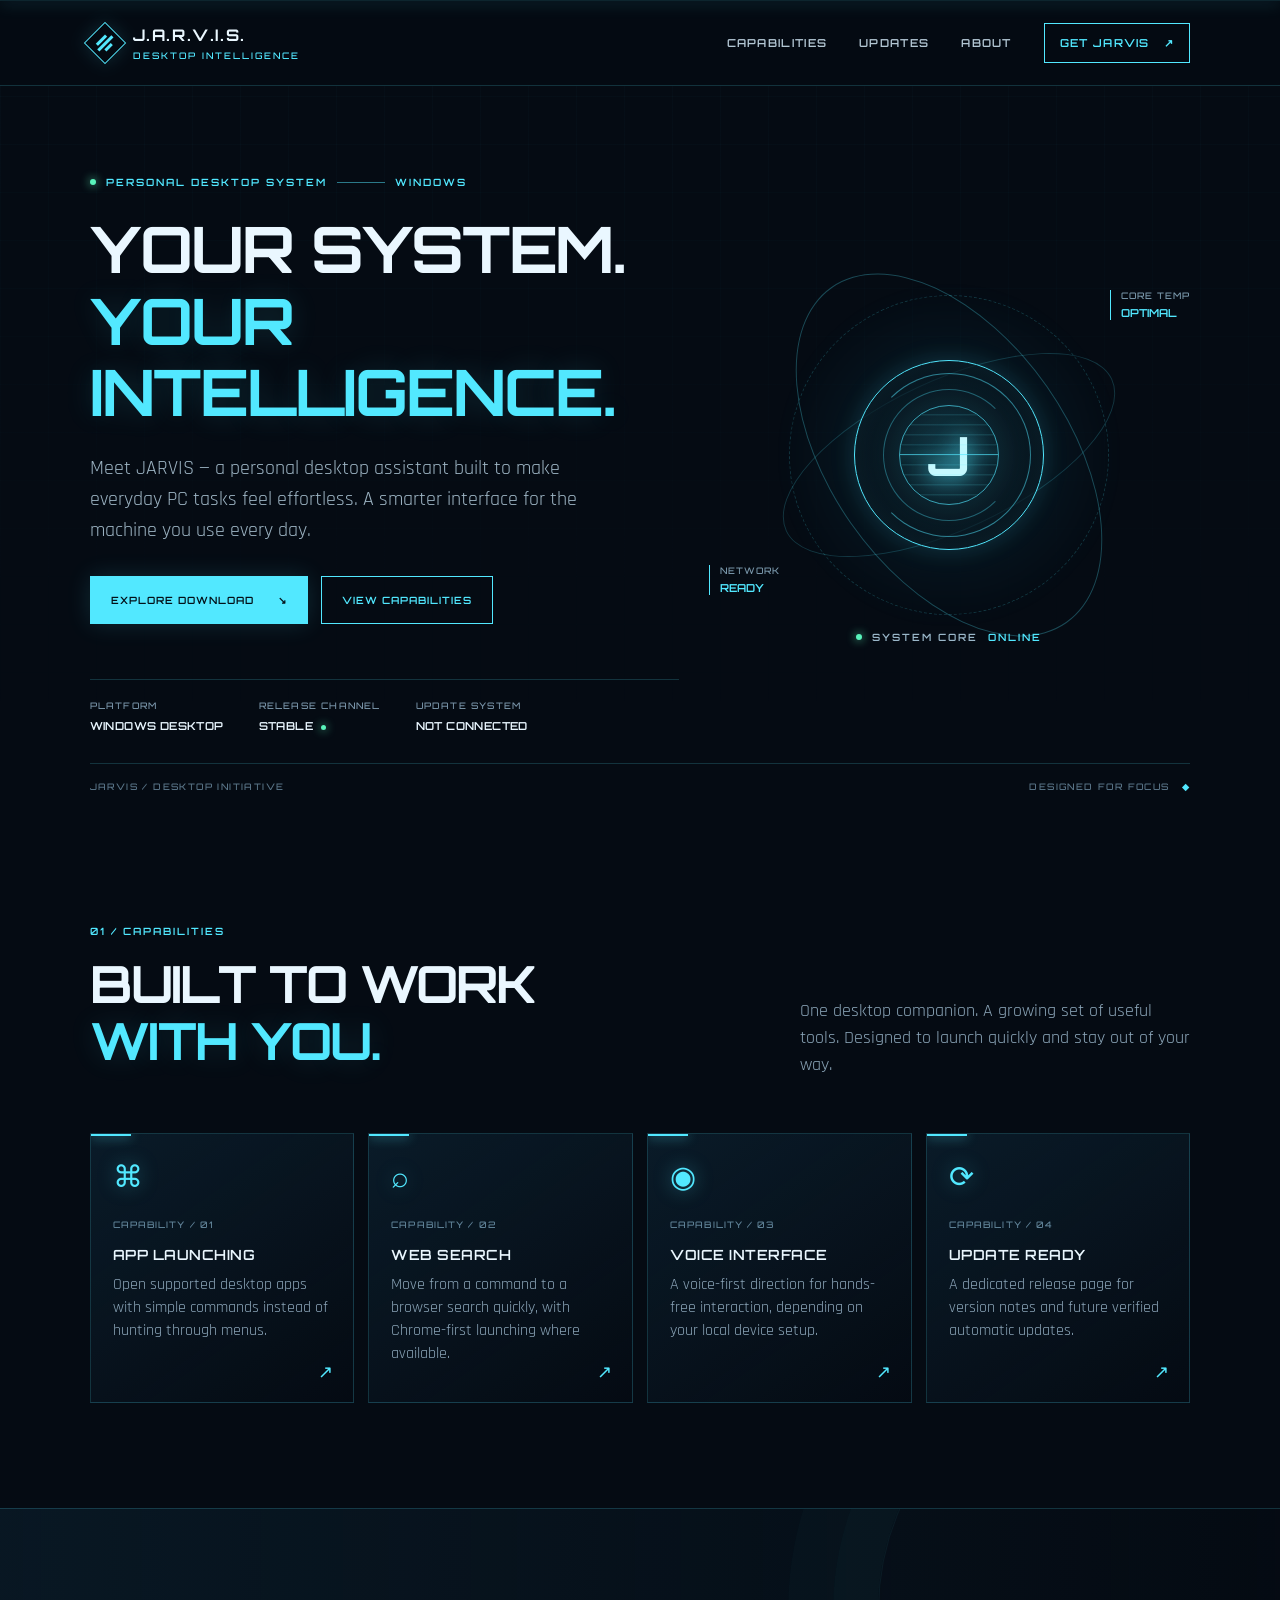
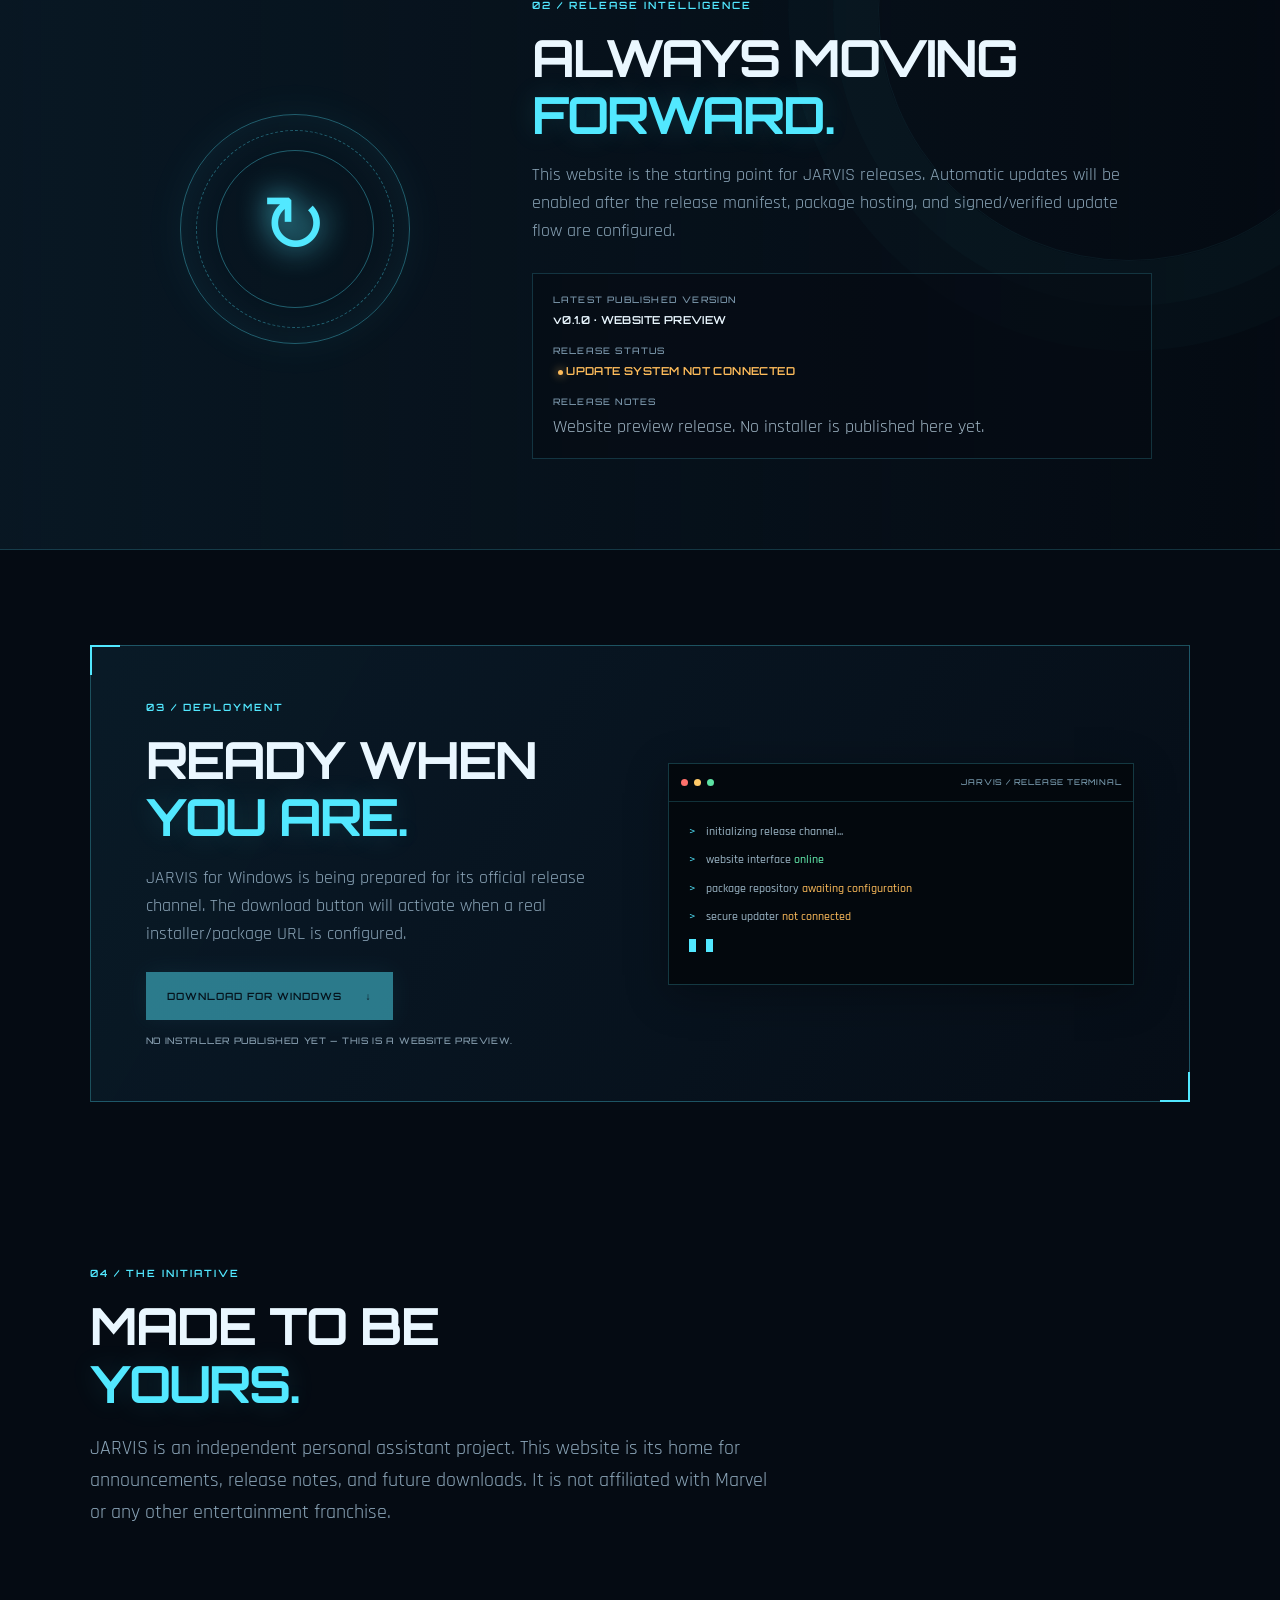
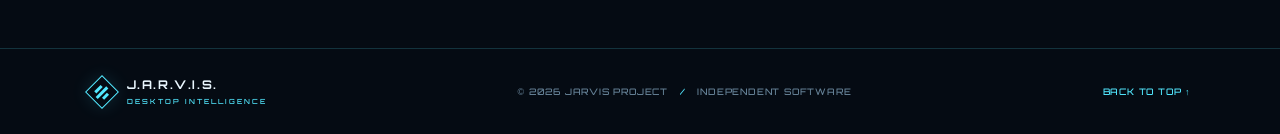
==== index.html @ 6281c48f "Add files via upload" ====
<!doctype html>
<html lang="en">
<head>
  <meta charset="utf-8">
  <meta name="viewport" content="width=device-width, initial-scale=1">
  <meta name="theme-color" content="#050b13">
  <meta name="description" content="JARVIS Desktop — a personal Windows assistant. Explore features, releases, and updates.">
  <title>JARVIS // Desktop Intelligence</title>
  <link rel="stylesheet" href="style.css">
</head>
<body>
  <div class="scanline" aria-hidden="true"></div>
  <header class="topbar">
    <a class="brand" href="#home" aria-label="JARVIS home">
      <span class="brand-mark"><span></span><span></span><span></span></span>
      <span>J.A.R.V.I.S.<small>DESKTOP INTELLIGENCE</small></span>
    </a>
    <button class="menu-toggle" id="menuToggle" aria-label="Toggle navigation" aria-expanded="false">☰</button>
    <nav id="nav">
      <a href="#features">CAPABILITIES</a>
      <a href="#updates">UPDATES</a>
      <a href="#about">ABOUT</a>
      <a class="nav-cta" href="#download">GET JARVIS <span>↗</span></a>
    </nav>
  </header>

  <main id="home">
    <section class="hero">
      <div class="hero-copy">
        <div class="eyebrow"><span class="live-dot"></span> PERSONAL DESKTOP SYSTEM <span class="eyebrow-line"></span> WINDOWS</div>
        <h1>YOUR SYSTEM.<br><span>YOUR INTELLIGENCE.</span></h1>
        <p class="hero-text">Meet JARVIS — a personal desktop assistant built to make everyday PC tasks feel effortless. A smarter interface for the machine you use every day.</p>
        <div class="hero-actions">
          <a class="button primary" href="#download">EXPLORE DOWNLOAD <span>↘</span></a>
          <a class="button ghost" href="#features">VIEW CAPABILITIES</a>
        </div>
        <div class="hero-status">
          <div><span class="status-label">PLATFORM</span><strong>WINDOWS DESKTOP</strong></div>
          <div><span class="status-label">RELEASE CHANNEL</span><strong>STABLE <i class="tiny-dot"></i></strong></div>
          <div><span class="status-label">UPDATE SYSTEM</span><strong id="updateStatus">PREPARING</strong></div>
        </div>
      </div>
      <div class="core-wrap" aria-label="Decorative futuristic JARVIS core">
        <div class="orbit orbit-one"></div><div class="orbit orbit-two"></div><div class="orbit orbit-three"></div>
        <div class="core-grid"></div>
        <div class="core">
          <div class="core-inner"><div class="core-cross"></div><div class="core-label">J</div></div>
        </div>
        <div class="core-caption"><span class="live-dot"></span> SYSTEM CORE <span>ONLINE</span></div>
        <div class="readout readout-a"><small>CORE TEMP</small><b>OPTIMAL</b></div>
        <div class="readout readout-b"><small>NETWORK</small><b>READY</b></div>
      </div>
      <div class="hero-bottom-line"><span>JARVIS / DESKTOP INITIATIVE</span><span>DESIGNED FOR FOCUS <b>◆</b></span></div>
    </section>

    <section class="section features-section" id="features">
      <div class="section-head">
        <div><div class="eyebrow">01 / CAPABILITIES</div><h2>BUILT TO WORK<br><span>WITH YOU.</span></h2></div>
        <p>One desktop companion. A growing set of useful tools. Designed to launch quickly and stay out of your way.</p>
      </div>
      <div class="feature-grid">
        <article class="feature-card"><div class="feature-icon">⌘</div><div class="card-index">CAPABILITY / 01</div><h3>APP LAUNCHING</h3><p>Open supported desktop apps with simple commands instead of hunting through menus.</p><span class="card-arrow">↗</span></article>
        <article class="feature-card"><div class="feature-icon">⌕</div><div class="card-index">CAPABILITY / 02</div><h3>WEB SEARCH</h3><p>Move from a command to a browser search quickly, with Chrome-first launching where available.</p><span class="card-arrow">↗</span></article>
        <article class="feature-card"><div class="feature-icon">◉</div><div class="card-index">CAPABILITY / 03</div><h3>VOICE INTERFACE</h3><p>A voice-first direction for hands-free interaction, depending on your local device setup.</p><span class="card-arrow">↗</span></article>
        <article class="feature-card"><div class="feature-icon">⟳</div><div class="card-index">CAPABILITY / 04</div><h3>UPDATE READY</h3><p>A dedicated release page for version notes and future verified automatic updates.</p><span class="card-arrow">↗</span></article>
      </div>
    </section>

    <section class="update-section" id="updates">
      <div class="update-orb"><span>↻</span></div>
      <div class="update-copy">
        <div class="eyebrow">02 / RELEASE INTELLIGENCE</div>
        <h2>ALWAYS MOVING<br><span>FORWARD.</span></h2>
        <p>This website is the starting point for JARVIS releases. Automatic updates will be enabled after the release manifest, package hosting, and signed/verified update flow are configured.</p>
        <div class="release-panel">
          <div><span class="status-label">LATEST PUBLISHED VERSION</span><strong id="version">v0.1.0 · WEBSITE PREVIEW</strong></div>
          <div><span class="status-label">RELEASE STATUS</span><strong class="amber"><i class="tiny-dot"></i> UPDATE SYSTEM NOT CONNECTED</strong></div>
          <div><span class="status-label">RELEASE NOTES</span><p id="releaseNotes">Website preview release. No installer is published here yet.</p></div>
        </div>
      </div>
    </section>

    <section class="download-section section" id="download">
      <div class="download-panel">
        <div class="download-copy">
          <div class="eyebrow">03 / DEPLOYMENT</div>
          <h2>READY WHEN<br><span>YOU ARE.</span></h2>
          <p>JARVIS for Windows is being prepared for its official release channel. The download button will activate when a real installer/package URL is configured.</p>
          <button class="button primary disabled-button" disabled title="No release package has been published yet">DOWNLOAD FOR WINDOWS <span>↓</span></button>
          <small class="download-note">NO INSTALLER PUBLISHED YET — THIS IS A WEBSITE PREVIEW.</small>
        </div>
        <div class="terminal">
          <div class="terminal-bar"><span></span><span></span><span></span><b>JARVIS / RELEASE TERMINAL</b></div>
          <div class="terminal-body">
            <p><span class="terminal-prompt">></span> initializing release channel...</p>
            <p><span class="terminal-prompt">></span> website interface <em>online</em></p>
            <p><span class="terminal-prompt">></span> package repository <em class="warning">awaiting configuration</em></p>
            <p><span class="terminal-prompt">></span> secure updater <em class="warning">not connected</em></p>
            <p class="terminal-cursor"><span class="terminal-prompt">></span> <span></span></p>
          </div>
        </div>
      </div>
    </section>

    <section class="about-section section" id="about">
      <div class="eyebrow">04 / THE INITIATIVE</div>
      <h2>MADE TO BE<br><span>YOURS.</span></h2>
      <p class="about-text">JARVIS is an independent personal assistant project. This website is its home for announcements, release notes, and future downloads. It is not affiliated with Marvel or any other entertainment franchise.</p>
    </section>
  </main>

  <footer>
    <a class="brand footer-brand" href="#home"><span class="brand-mark"><span></span><span></span><span></span></span><span>J.A.R.V.I.S.<small>DESKTOP INTELLIGENCE</small></span></a>
    <div>© <span id="year"></span> JARVIS PROJECT <span class="footer-sep">/</span> INDEPENDENT SOFTWARE</div>
    <a href="#home" class="back-top">BACK TO TOP ↑</a>
  </footer>
  <script src="script.js"></script>
</body>
</html>
---- style.css ----
@import url('https://fonts.googleapis.com/css2?family=Orbitron:wght@400;500;600;700;800&family=Rajdhani:wght@400;500;600;700&display=swap');
:root{--bg:#050b13;--panel:#091521;--panel2:#0b1d2b;--cyan:#52e8ff;--cyan2:#19bfe2;--white:#eaf7ff;--muted:#8ba5b8;--line:rgba(82,232,255,.18);--amber:#ffbd5b}
*{box-sizing:border-box}html{scroll-behavior:smooth;scroll-padding-top:90px}body{margin:0;background:var(--bg);color:var(--white);font-family:'Rajdhani',Arial,sans-serif;font-size:18px;overflow-x:hidden}body:before{content:"";position:fixed;inset:0;pointer-events:none;background:linear-gradient(rgba(82,232,255,.025) 1px,transparent 1px),linear-gradient(90deg,rgba(82,232,255,.025) 1px,transparent 1px);background-size:48px 48px;mask-image:linear-gradient(to bottom,black,transparent 85%);z-index:-1}.scanline{position:fixed;top:0;left:0;right:0;height:1px;background:rgba(82,232,255,.12);box-shadow:0 0 16px #52e8ff;z-index:20;pointer-events:none;animation:scan 8s linear infinite}@keyframes scan{0%{top:0}100%{top:100vh}}a{color:inherit;text-decoration:none}.topbar{height:86px;display:flex;align-items:center;justify-content:space-between;padding:0 7%;border-bottom:1px solid var(--line);background:rgba(5,11,19,.88);backdrop-filter:blur(16px);position:sticky;top:0;z-index:10}.brand{display:flex;align-items:center;gap:13px;font:700 16px 'Orbitron',sans-serif;letter-spacing:1.6px}.brand small{display:block;font:500 9px 'Orbitron',sans-serif;color:var(--cyan);letter-spacing:2px;margin-top:5px}.brand-mark{width:30px;height:30px;border:1px solid var(--cyan);transform:rotate(45deg);display:flex;align-items:center;justify-content:center;gap:2px;box-shadow:0 0 18px rgba(82,232,255,.14)}.brand-mark span{display:block;width:3px;background:var(--cyan);height:13px}.brand-mark span:nth-child(2){height:20px}.brand-mark span:nth-child(3){height:9px}nav{display:flex;align-items:center;gap:32px;font:600 11px 'Orbitron',sans-serif;letter-spacing:1.3px;color:#b3c7d4}nav a{transition:.2s}nav a:hover{color:var(--cyan)}.nav-cta{border:1px solid var(--cyan);padding:12px 15px;color:var(--cyan)}.nav-cta span{padding-left:10px}.menu-toggle{display:none;background:none;border:1px solid var(--line);color:var(--cyan);font-size:22px;padding:5px 10px}.hero{min-height:690px;padding:90px 7% 28px;position:relative;display:grid;grid-template-columns:1.1fr .9fr;align-items:center;gap:30px;max-width:1600px;margin:auto}.hero-copy{position:relative;z-index:2}.eyebrow{font:600 10px 'Orbitron',sans-serif;letter-spacing:2px;color:var(--cyan);display:flex;align-items:center;gap:10px}.live-dot,.tiny-dot{width:6px;height:6px;border-radius:50%;background:#59f4bb;box-shadow:0 0 10px #59f4bb;display:inline-block}.eyebrow-line{width:48px;height:1px;background:var(--cyan);opacity:.5}.hero h1,.section h2,.update-copy h2,.about-section h2{font:700 clamp(38px,5vw,68px)/1.12 'Orbitron',sans-serif;letter-spacing:-2px;margin:25px 0}.hero h1 span,.section h2 span,.update-copy h2 span,.about-section h2 span{color:var(--cyan);text-shadow:0 0 28px rgba(82,232,255,.15)}.hero-text{max-width:520px;color:#9cb3c2;font-size:20px;line-height:1.55;margin-bottom:30px}.hero-actions{display:flex;gap:13px;flex-wrap:wrap}.button{min-height:48px;padding:0 20px;display:inline-flex;align-items:center;justify-content:center;gap:24px;font:600 10px 'Orbitron',sans-serif;letter-spacing:1px;cursor:pointer;border:1px solid var(--cyan);transition:.2s}.button.primary{background:var(--cyan);color:#031018;box-shadow:0 0 25px rgba(82,232,255,.14)}.button.primary:hover{background:#a1f4ff;box-shadow:0 0 32px rgba(82,232,255,.28)}.button.ghost{color:var(--cyan);background:transparent}.button.ghost:hover{background:rgba(82,232,255,.08)}.disabled-button{opacity:.48;cursor:not-allowed}.hero-status{display:flex;gap:35px;margin-top:55px;padding-top:20px;border-top:1px solid var(--line);max-width:590px}.hero-status>div{display:flex;flex-direction:column;gap:8px}.status-label{font:500 9px 'Orbitron',sans-serif;color:#7792a6;letter-spacing:1.2px}.hero-status strong,.release-panel strong{font:600 11px 'Orbitron',sans-serif;letter-spacing:.4px}.tiny-dot{width:5px;height:5px;margin-left:5px}.core-wrap{height:470px;position:relative;display:flex;align-items:center;justify-content:center;isolation:isolate}.core-grid{position:absolute;width:360px;height:360px;border-radius:50%;background:radial-gradient(circle,rgba(27,166,205,.13),transparent 68%);filter:blur(4px)}.core{width:190px;height:190px;border:1px solid var(--cyan);border-radius:50%;display:grid;place-items:center;box-shadow:0 0 25px rgba(82,232,255,.17),inset 0 0 32px rgba(82,232,255,.12);background:radial-gradient(circle,rgba(82,232,255,.16),rgba(5,11,19,.7) 70%);position:relative}.core:before,.core:after{content:"";position:absolute;inset:12px;border:1px solid rgba(82,232,255,.5);border-radius:50%;border-left-color:transparent;animation:spin 9s linear infinite}.core:after{inset:28px;border-color:rgba(82,232,255,.35);border-right-color:transparent;animation-direction:reverse;animation-duration:6s}@keyframes spin{to{transform:rotate(360deg)}}.core-inner{width:100px;height:100px;border:1px solid rgba(82,232,255,.65);border-radius:50%;display:grid;place-items:center;position:relative;overflow:hidden}.core-inner:before{content:"";position:absolute;inset:0;background:repeating-linear-gradient(0deg,transparent 0 8px,rgba(82,232,255,.12) 9px 10px)}.core-label{font:700 54px 'Orbitron',sans-serif;color:#c5f9ff;text-shadow:0 0 22px var(--cyan)}.core-cross{position:absolute;width:150%;height:1px;background:var(--cyan);box-shadow:0 0 10px var(--cyan);opacity:.6}.orbit{position:absolute;border:1px solid rgba(82,232,255,.19);border-radius:50%;transform:rotate(-25deg)}.orbit-one{width:360px;height:150px}.orbit-two{width:410px;height:240px;transform:rotate(55deg);border-color:rgba(82,232,255,.28)}.orbit-three{width:320px;height:320px;border-style:dashed;animation:spin 40s linear infinite}.core-caption{position:absolute;bottom:47px;font:600 10px 'Orbitron',sans-serif;letter-spacing:2px;color:#9ab7c9;display:flex;align-items:center;gap:10px}.core-caption span:last-child{color:var(--cyan)}.readout{position:absolute;border-left:1px solid var(--cyan);padding-left:10px;display:flex;flex-direction:column;gap:5px}.readout small{font:500 9px 'Orbitron',sans-serif;color:#7997aa;letter-spacing:1px}.readout b{font:600 11px 'Orbitron',sans-serif;color:var(--cyan)}.readout-a{top:70px;right:0}.readout-b{bottom:95px;left:0}.hero-bottom-line{grid-column:1/-1;border-top:1px solid var(--line);padding-top:17px;display:flex;justify-content:space-between;font:500 9px 'Orbitron',sans-serif;letter-spacing:1.4px;color:#597487}.hero-bottom-line b{color:var(--cyan);margin-left:8px}.section{padding:105px 7%;max-width:1600px;margin:auto}.section-head{display:flex;align-items:flex-end;justify-content:space-between;gap:40px;margin-bottom:45px}.section h2,.update-copy h2,.about-section h2{font-size:clamp(34px,4vw,52px);margin:18px 0}.section-head>p{max-width:390px;color:var(--muted);line-height:1.5;margin-bottom:10px}.feature-grid{display:grid;grid-template-columns:repeat(4,1fr);gap:14px}.feature-card{min-height:270px;border:1px solid var(--line);background:linear-gradient(145deg,rgba(11,29,43,.9),rgba(5,11,19,.65));padding:25px 22px;position:relative;transition:.25s;overflow:hidden}.feature-card:before{content:"";position:absolute;top:0;left:0;width:40px;height:2px;background:var(--cyan);box-shadow:0 0 12px var(--cyan)}.feature-card:hover{transform:translateY(-5px);border-color:rgba(82,232,255,.55);background:linear-gradient(145deg,rgba(11,35,49,.95),rgba(5,11,19,.8))}.feature-icon{font-size:30px;color:var(--cyan);height:60px;text-shadow:0 0 20px rgba(82,232,255,.35)}.card-index{font:500 9px 'Orbitron',sans-serif;letter-spacing:1.1px;color:#5f8297}.feature-card h3{font:600 14px 'Orbitron',sans-serif;letter-spacing:.5px;margin:16px 0 10px}.feature-card p{font-size:16px;line-height:1.45;color:var(--muted);margin:0;max-width:240px}.card-arrow{position:absolute;right:20px;bottom:18px;color:var(--cyan)}.update-section{padding:90px 10%;display:grid;grid-template-columns:.7fr 1.3fr;gap:70px;align-items:center;background:linear-gradient(90deg,rgba(10,28,41,.75),rgba(5,11,19,.2));border-top:1px solid var(--line);border-bottom:1px solid var(--line);position:relative;overflow:hidden}.update-section:after{content:"";position:absolute;right:-100px;top:-150px;width:500px;height:500px;border:1px solid rgba(82,232,255,.06);border-radius:50%;box-shadow:0 0 0 45px rgba(82,232,255,.015),0 0 0 90px rgba(82,232,255,.015);pointer-events:none}.update-orb{width:230px;height:230px;border:1px solid rgba(82,232,255,.35);border-radius:50%;display:grid;place-items:center;margin:auto;position:relative;box-shadow:inset 0 0 50px rgba(82,232,255,.07),0 0 45px rgba(82,232,255,.05)}.update-orb:before,.update-orb:after{content:"";position:absolute;border:1px dashed rgba(82,232,255,.35);border-radius:50%;inset:15px;animation:spin 25s linear infinite}.update-orb:after{inset:35px;border-style:solid;animation-direction:reverse;animation-duration:18s}.update-orb span{font-size:80px;color:var(--cyan);text-shadow:0 0 30px var(--cyan)}.update-copy{position:relative;z-index:1}.update-copy>p{max-width:650px;color:var(--muted);line-height:1.55}.release-panel{border:1px solid var(--line);background:rgba(5,11,19,.6);padding:20px;margin-top:28px;display:grid;gap:18px}.release-panel>div{display:flex;flex-direction:column;gap:8px}.release-panel p{margin:0;color:#9db2c1}.amber{color:var(--amber)!important}.amber .tiny-dot{background:var(--amber);box-shadow:0 0 10px var(--amber)}.download-section{padding-top:95px;padding-bottom:95px}.download-panel{border:1px solid rgba(82,232,255,.3);background:linear-gradient(120deg,rgba(10,28,42,.9),rgba(6,14,23,.95));padding:55px;display:grid;grid-template-columns:1fr 1fr;gap:55px;align-items:center;position:relative}.download-panel:before,.download-panel:after{content:"";position:absolute;width:28px;height:28px;border-color:var(--cyan);border-style:solid}.download-panel:before{top:-1px;left:-1px;border-width:2px 0 0 2px}.download-panel:after{bottom:-1px;right:-1px;border-width:0 2px 2px 0}.download-copy p{max-width:470px;color:var(--muted);line-height:1.55;margin-bottom:25px}.download-note{display:block;color:#7f96a7;font:500 9px 'Orbitron',sans-serif;letter-spacing:.7px;margin-top:15px}.terminal{border:1px solid rgba(82,232,255,.22);background:#03080d;box-shadow:0 10px 40px rgba(0,0,0,.3);min-width:0}.terminal-bar{height:38px;border-bottom:1px solid var(--line);display:flex;align-items:center;gap:6px;padding:0 12px}.terminal-bar>span{width:7px;height:7px;border-radius:50%;background:#315064}.terminal-bar>span:first-child{background:#ff716c}.terminal-bar>span:nth-child(2){background:#ffca68}.terminal-bar>span:nth-child(3){background:#5de3a4}.terminal-bar b{margin-left:auto;font:500 8px 'Orbitron',sans-serif;letter-spacing:.8px;color:#7394a7}.terminal-body{padding:20px;font:500 12px 'Rajdhani',monospace;color:#9cb6c6;line-height:1.7;overflow-wrap:anywhere}.terminal-body p{margin:0 0 8px}.terminal-prompt{color:var(--cyan);margin-right:7px}.terminal em{font-style:normal;color:#65f0b0}.terminal em.warning{color:var(--amber)}.terminal-cursor span{display:inline-block;width:7px;height:13px;background:var(--cyan);vertical-align:middle;animation:blink 1s steps(2) infinite}@keyframes blink{50%{opacity:0}}.about-section{padding-top:70px;padding-bottom:100px}.about-text{max-width:680px;color:var(--muted);font-size:20px;line-height:1.6}footer{border-top:1px solid var(--line);padding:28px 7%;display:flex;align-items:center;justify-content:space-between;gap:20px;color:#658196;font:500 9px 'Orbitron',sans-serif;letter-spacing:.8px}.footer-brand{color:var(--white);font-size:12px}.footer-brand .brand-mark{width:24px;height:24px}.footer-brand .brand-mark span{height:9px}.footer-brand .brand-mark span:nth-child(2){height:15px}.footer-brand .brand-mark span:nth-child(3){height:7px}.footer-brand small{font-size:7px}.footer-sep{color:var(--cyan);padding:0 8px}.back-top{color:var(--cyan)}
@media(max-width:1000px){.topbar{padding:0 5%}.hero,.section{padding-left:5%;padding-right:5%}.hero{grid-template-columns:1fr .8fr}.hero-status{gap:18px}.feature-grid{grid-template-columns:repeat(2,1fr)}.update-section{padding:75px 6%;gap:35px}.download-panel{padding:35px;gap:30px}.core-wrap{transform:scale(.85)}}@media(max-width:720px){.topbar{height:72px}.menu-toggle{display:block}nav{display:none;position:absolute;top:71px;left:0;right:0;background:#07111c;padding:20px 6%;border-bottom:1px solid var(--line);flex-direction:column;align-items:stretch;gap:20px}nav.open{display:flex}.nav-cta{text-align:center}.hero{display:flex;flex-direction:column;align-items:stretch;padding-top:65px;gap:5px}.hero h1{font-size:clamp(34px,9vw,52px)}.hero-text{font-size:18px}.hero-status{gap:15px;justify-content:space-between;flex-wrap:wrap;margin-top:35px}.hero-status strong{font-size:9px}.core-wrap{height:380px;transform:scale(.85);margin:-5px 0}.hero-bottom-line{width:100%;font-size:8px}.section{padding-top:70px;padding-bottom:70px}.section-head{display:block}.section-head>p{margin-top:25px}.feature-grid{grid-template-columns:1fr}.feature-card{min-height:220px}.update-section{grid-template-columns:1fr;padding:65px 6%;gap:40px}.update-orb{width:170px;height:170px}.update-orb span{font-size:60px}.download-panel{grid-template-columns:1fr;padding:28px 22px;gap:40px}.terminal-body{padding:15px}.about-section{padding-top:55px;padding-bottom:65px}footer{padding:25px 6%;flex-wrap:wrap;justify-content:space-between}footer>div{order:3;width:100%;line-height:1.8}.footer-brand{font-size:11px}}@media(prefers-reduced-motion:reduce){*,*:before,*:after{scroll-behavior:auto!important;animation:none!important;transition:none!important}}
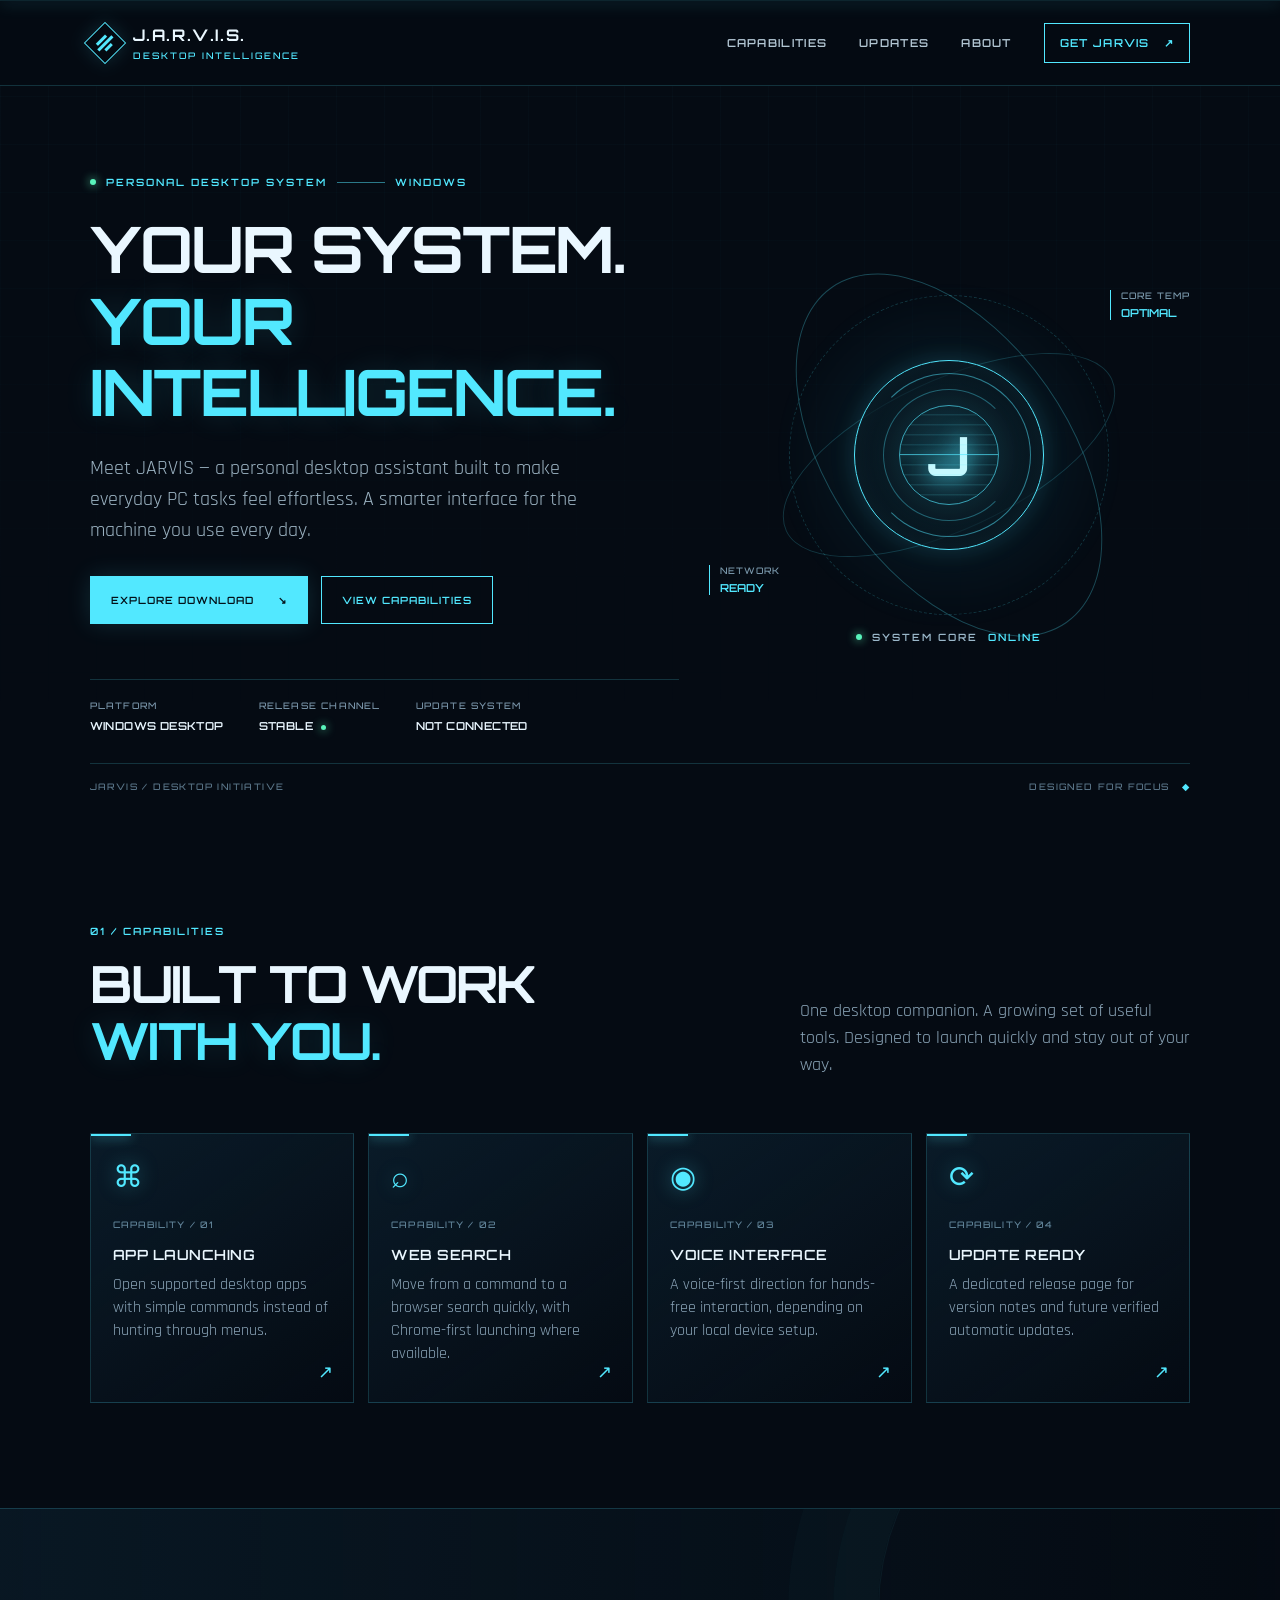
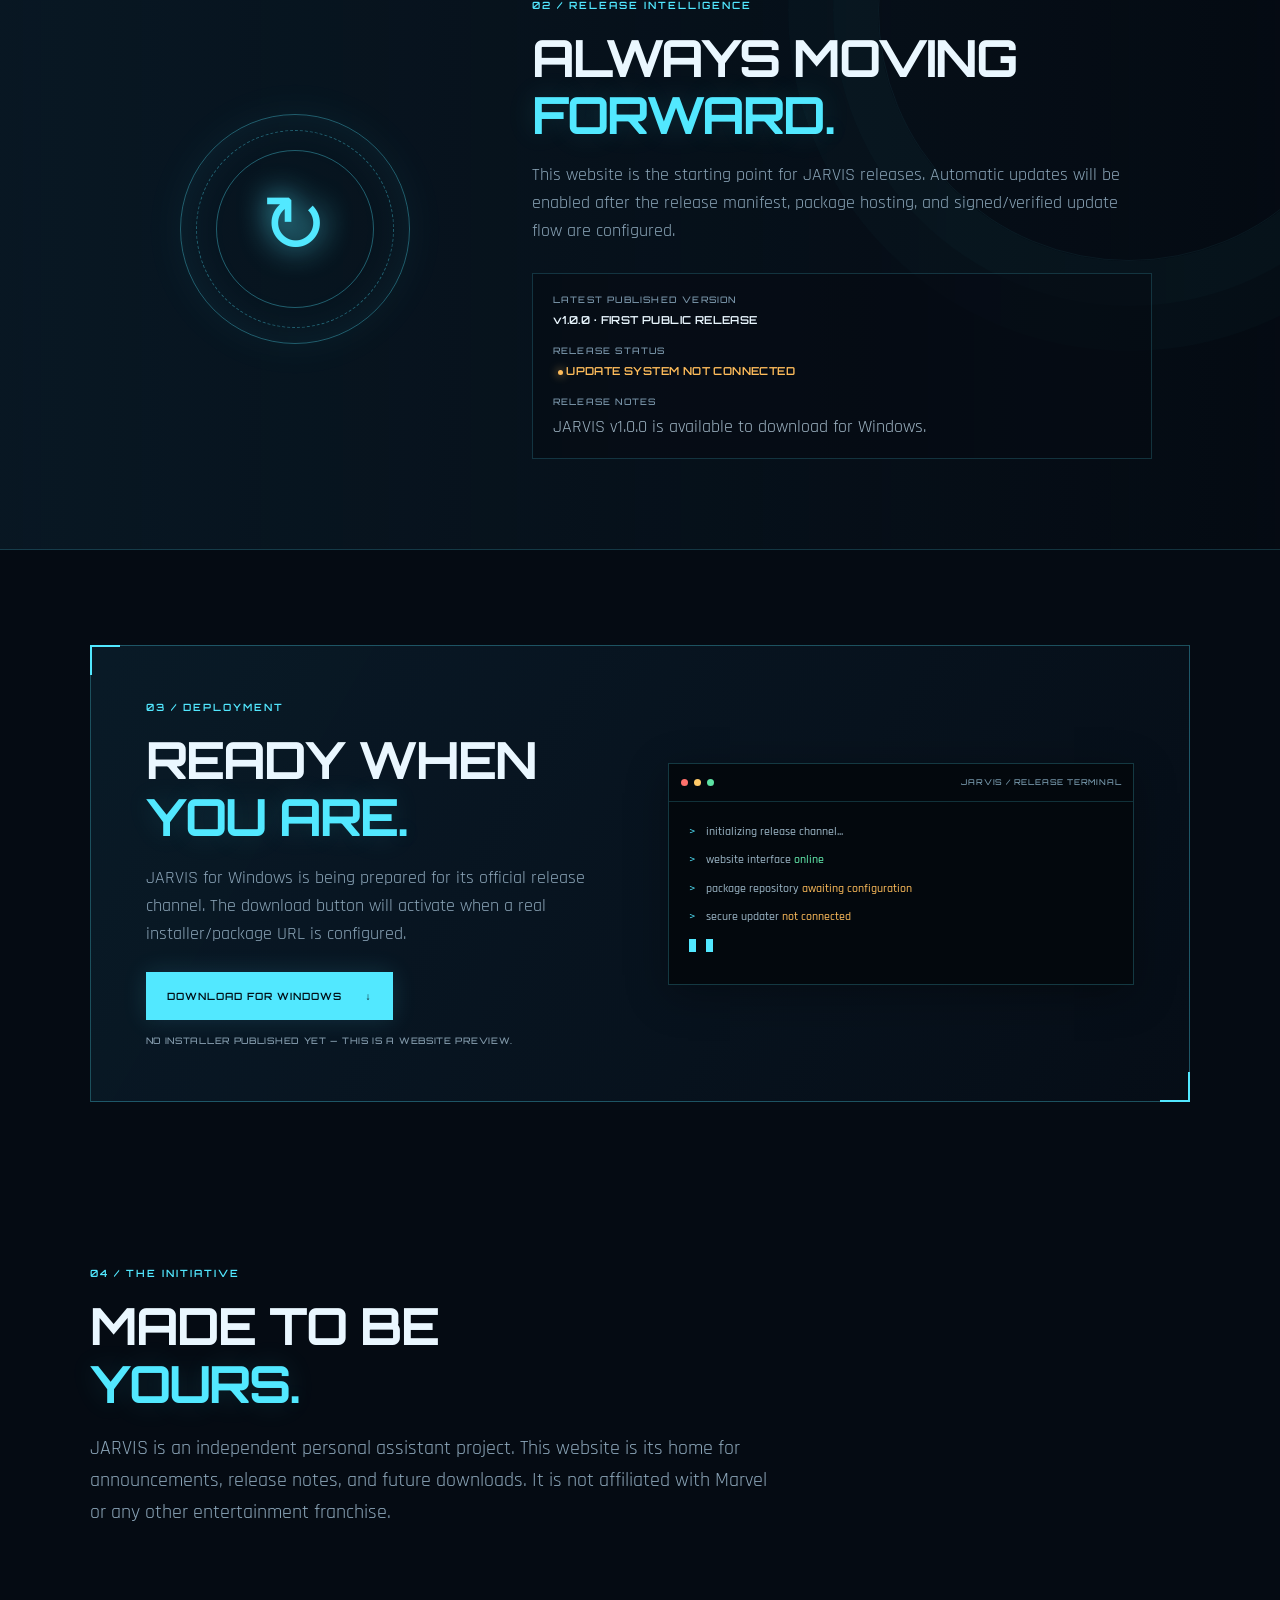
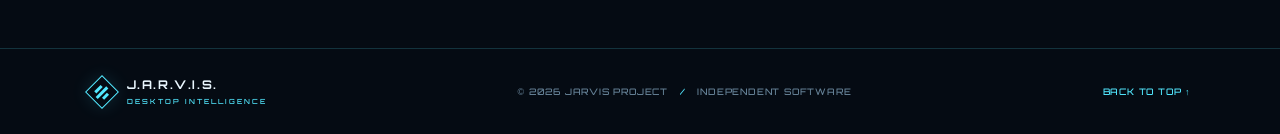
==== commit 048e7b3a: "Update JARVIS version to v1.0.0 and release details Updated the latest published version and release" ====
--- a/index.html
+++ b/index.html
@@ -73,9 +73,9 @@
         <h2>ALWAYS MOVING<br><span>FORWARD.</span></h2>
         <p>This website is the starting point for JARVIS releases. Automatic updates will be enabled after the release manifest, package hosting, and signed/verified update flow are configured.</p>
         <div class="release-panel">
-          <div><span class="status-label">LATEST PUBLISHED VERSION</span><strong id="version">v0.1.0 · WEBSITE PREVIEW</strong></div>
+          <div><span class="status-label">LATEST PUBLISHED VERSION</span><strong id="version">v1.0.0 · FIRST PUBLIC RELEASE</strong></div>
           <div><span class="status-label">RELEASE STATUS</span><strong class="amber"><i class="tiny-dot"></i> UPDATE SYSTEM NOT CONNECTED</strong></div>
-          <div><span class="status-label">RELEASE NOTES</span><p id="releaseNotes">Website preview release. No installer is published here yet.</p></div>
+          <div><span class="status-label">RELEASE NOTES</span><p id="releaseNotes">JARVIS v1.0.0 is available to download for Windows.</p></div>
         </div>
       </div>
     </section>
@@ -86,7 +86,8 @@
           <div class="eyebrow">03 / DEPLOYMENT</div>
           <h2>READY WHEN<br><span>YOU ARE.</span></h2>
           <p>JARVIS for Windows is being prepared for its official release channel. The download button will activate when a real installer/package URL is configured.</p>
-          <button class="button primary disabled-button" disabled title="No release package has been published yet">DOWNLOAD FOR WINDOWS <span>↓</span></button>
+         
+<a class="button primary" href="https://github.com/Rohitxsaiyaan/jarvis-website/releases/download/v1.0.0/JARVIS-v1.0.0.zip.zip" download>DOWNLOAD FOR WINDOWS <span>↓</span></a>
           <small class="download-note">NO INSTALLER PUBLISHED YET — THIS IS A WEBSITE PREVIEW.</small>
         </div>
         <div class="terminal">
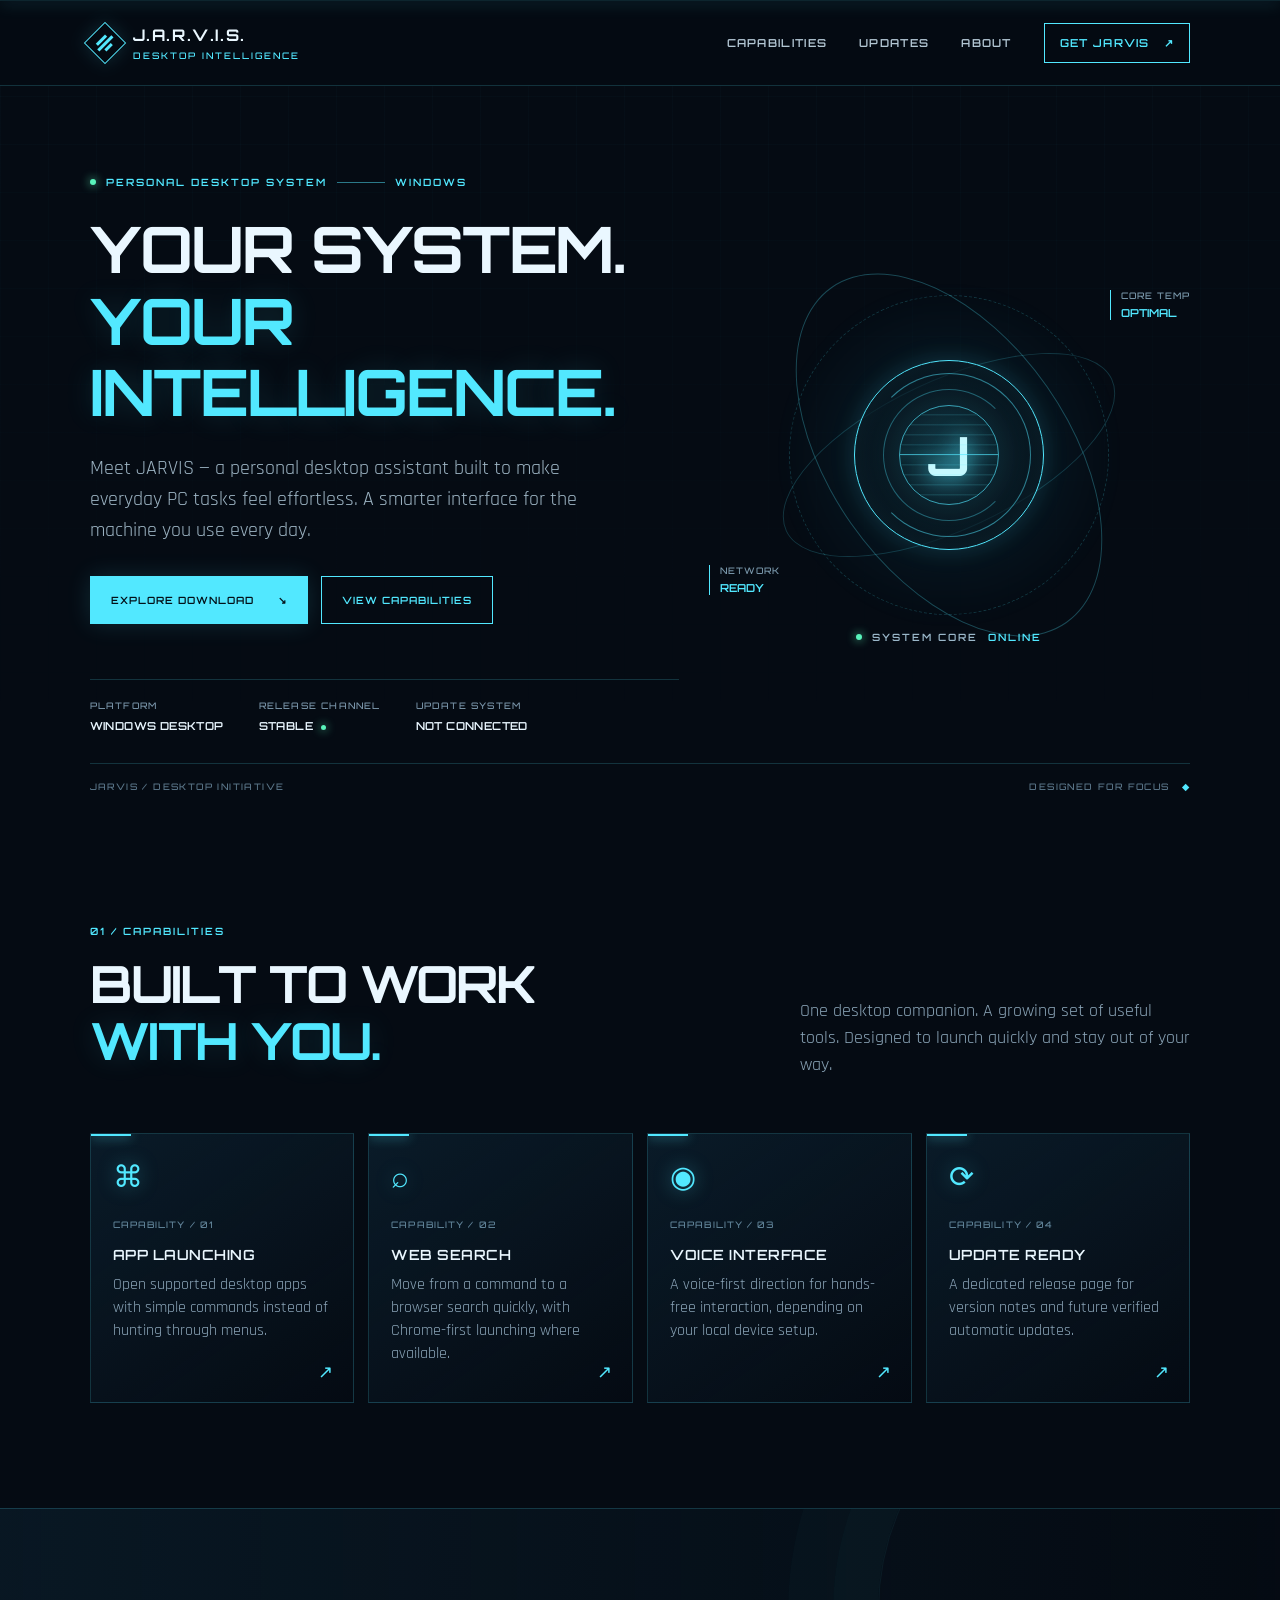
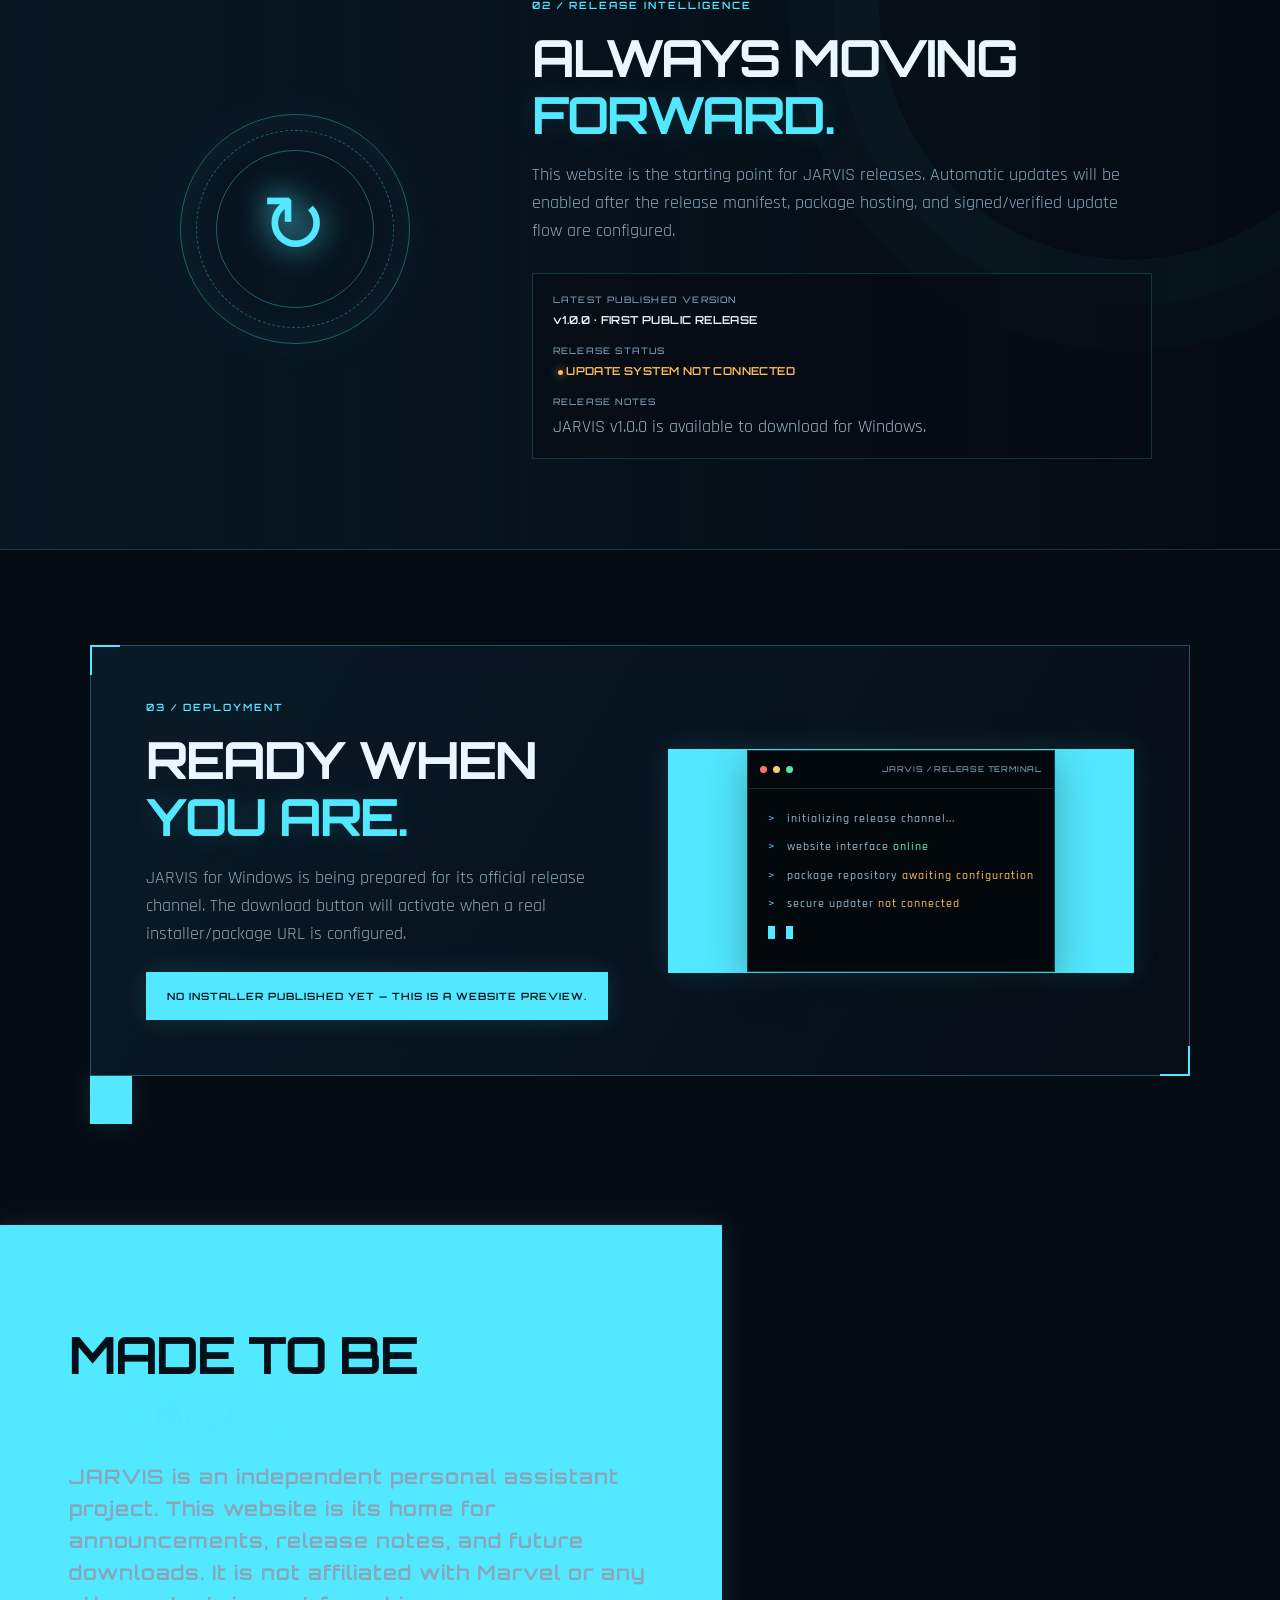
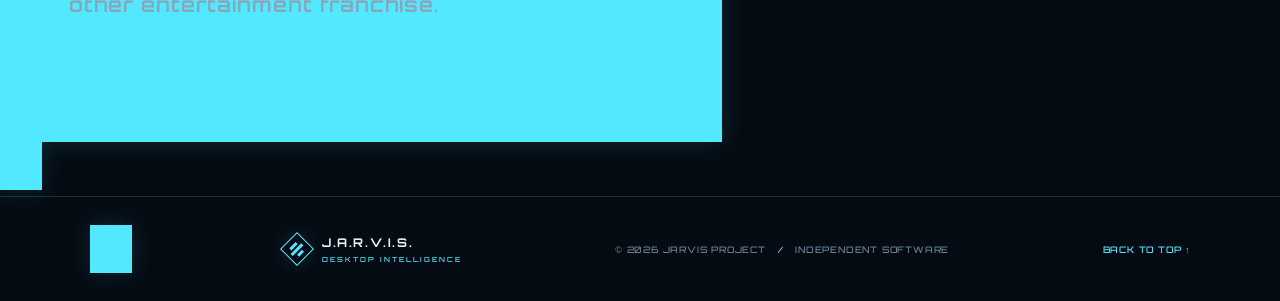
==== commit 2df0041d: "Update index.html" ====
--- a/index.html
+++ b/index.html
@@ -87,7 +87,7 @@
           <h2>READY WHEN<br><span>YOU ARE.</span></h2>
           <p>JARVIS for Windows is being prepared for its official release channel. The download button will activate when a real installer/package URL is configured.</p>
          
-<a class="button primary" href="https://github.com/Rohitxsaiyaan/jarvis-website/releases/download/v1.0.0/JARVIS-v1.0.0.zip.zip" download>DOWNLOAD FOR WINDOWS <span>↓</span></a>
+<a class="button primary"href="https://github.com/Rohitxsaiyaan/jarvis-website/releases/download/v1.0.0/JARVIS-v1.0.0.zip download>DOWNLOAD FOR WINDOWS <span>↓</span></a>
           <small class="download-note">NO INSTALLER PUBLISHED YET — THIS IS A WEBSITE PREVIEW.</small>
         </div>
         <div class="terminal">
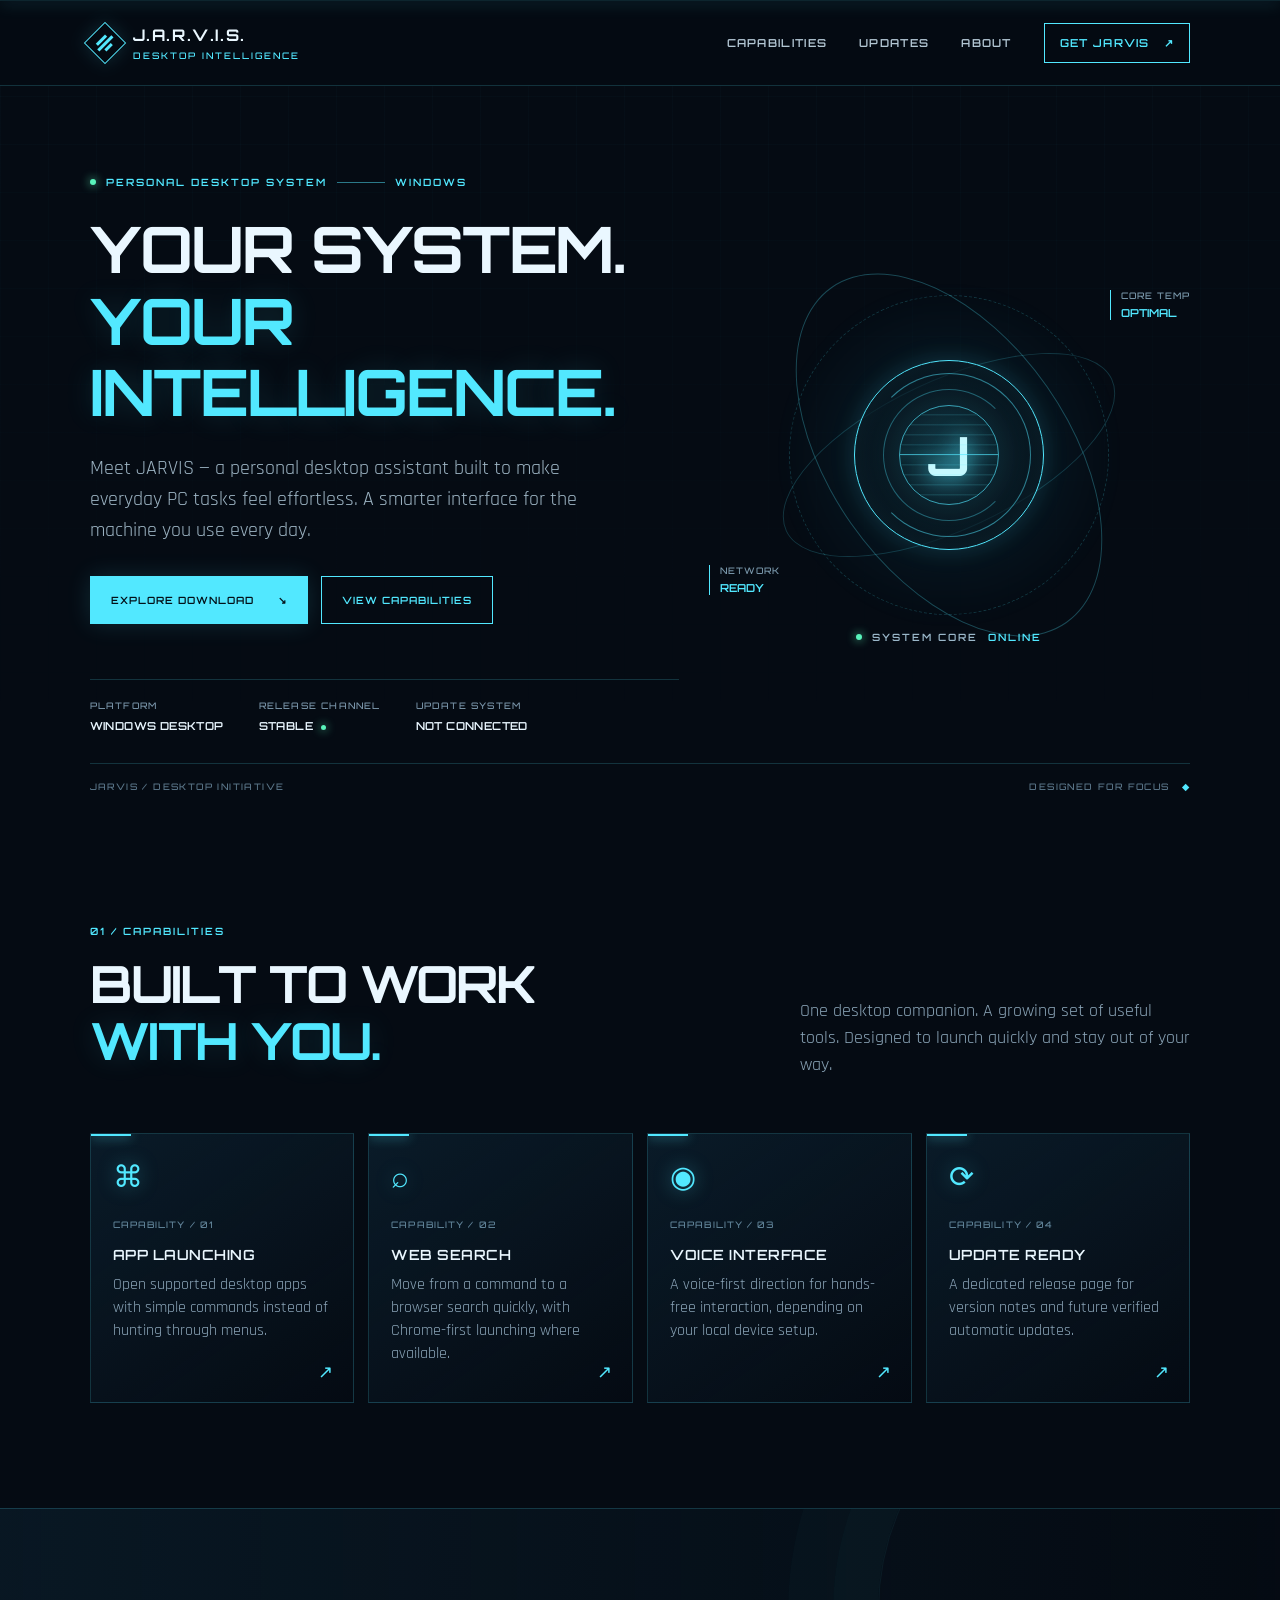
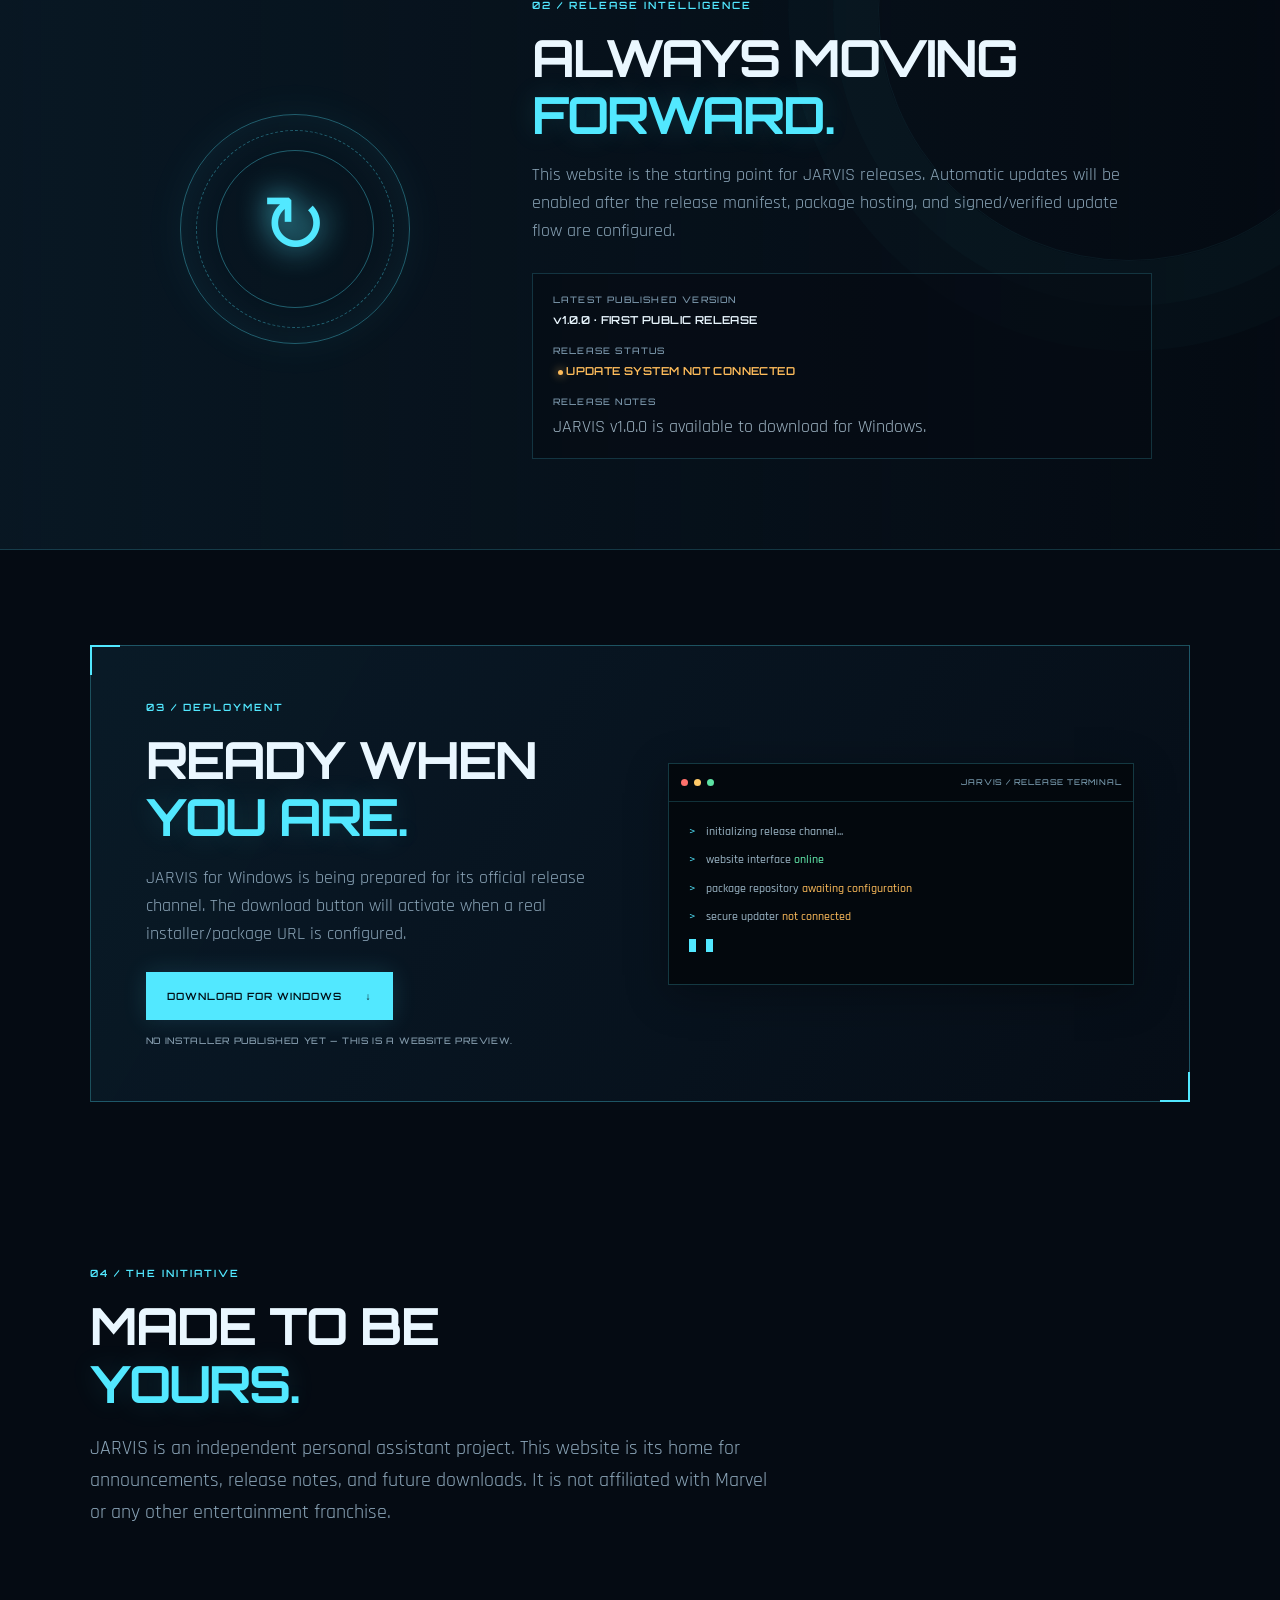
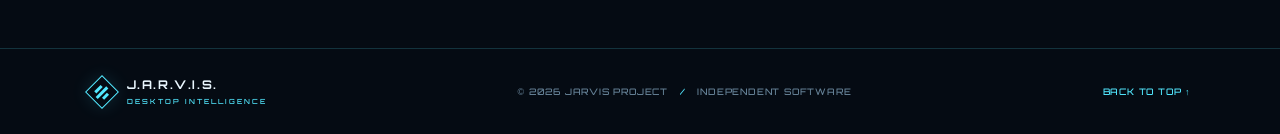
==== commit 52698c8b: "Update index.html" ====
--- a/index.html
+++ b/index.html
@@ -87,7 +87,7 @@
           <h2>READY WHEN<br><span>YOU ARE.</span></h2>
           <p>JARVIS for Windows is being prepared for its official release channel. The download button will activate when a real installer/package URL is configured.</p>
          
-<a class="button primary"href="https://github.com/Rohitxsaiyaan/jarvis-website/releases/download/v1.0.0/JARVIS-v1.0.0.zip download>DOWNLOAD FOR WINDOWS <span>↓</span></a>
+ <a class="button primary" href="https://github.com/Rohitxsaiyaan/jarvis-website/releases/download/v1.0.0/JARVIS-v1.0.0.zip" download>DOWNLOAD FOR WINDOWS <span>↓</span></a>
           <small class="download-note">NO INSTALLER PUBLISHED YET — THIS IS A WEBSITE PREVIEW.</small>
         </div>
         <div class="terminal">
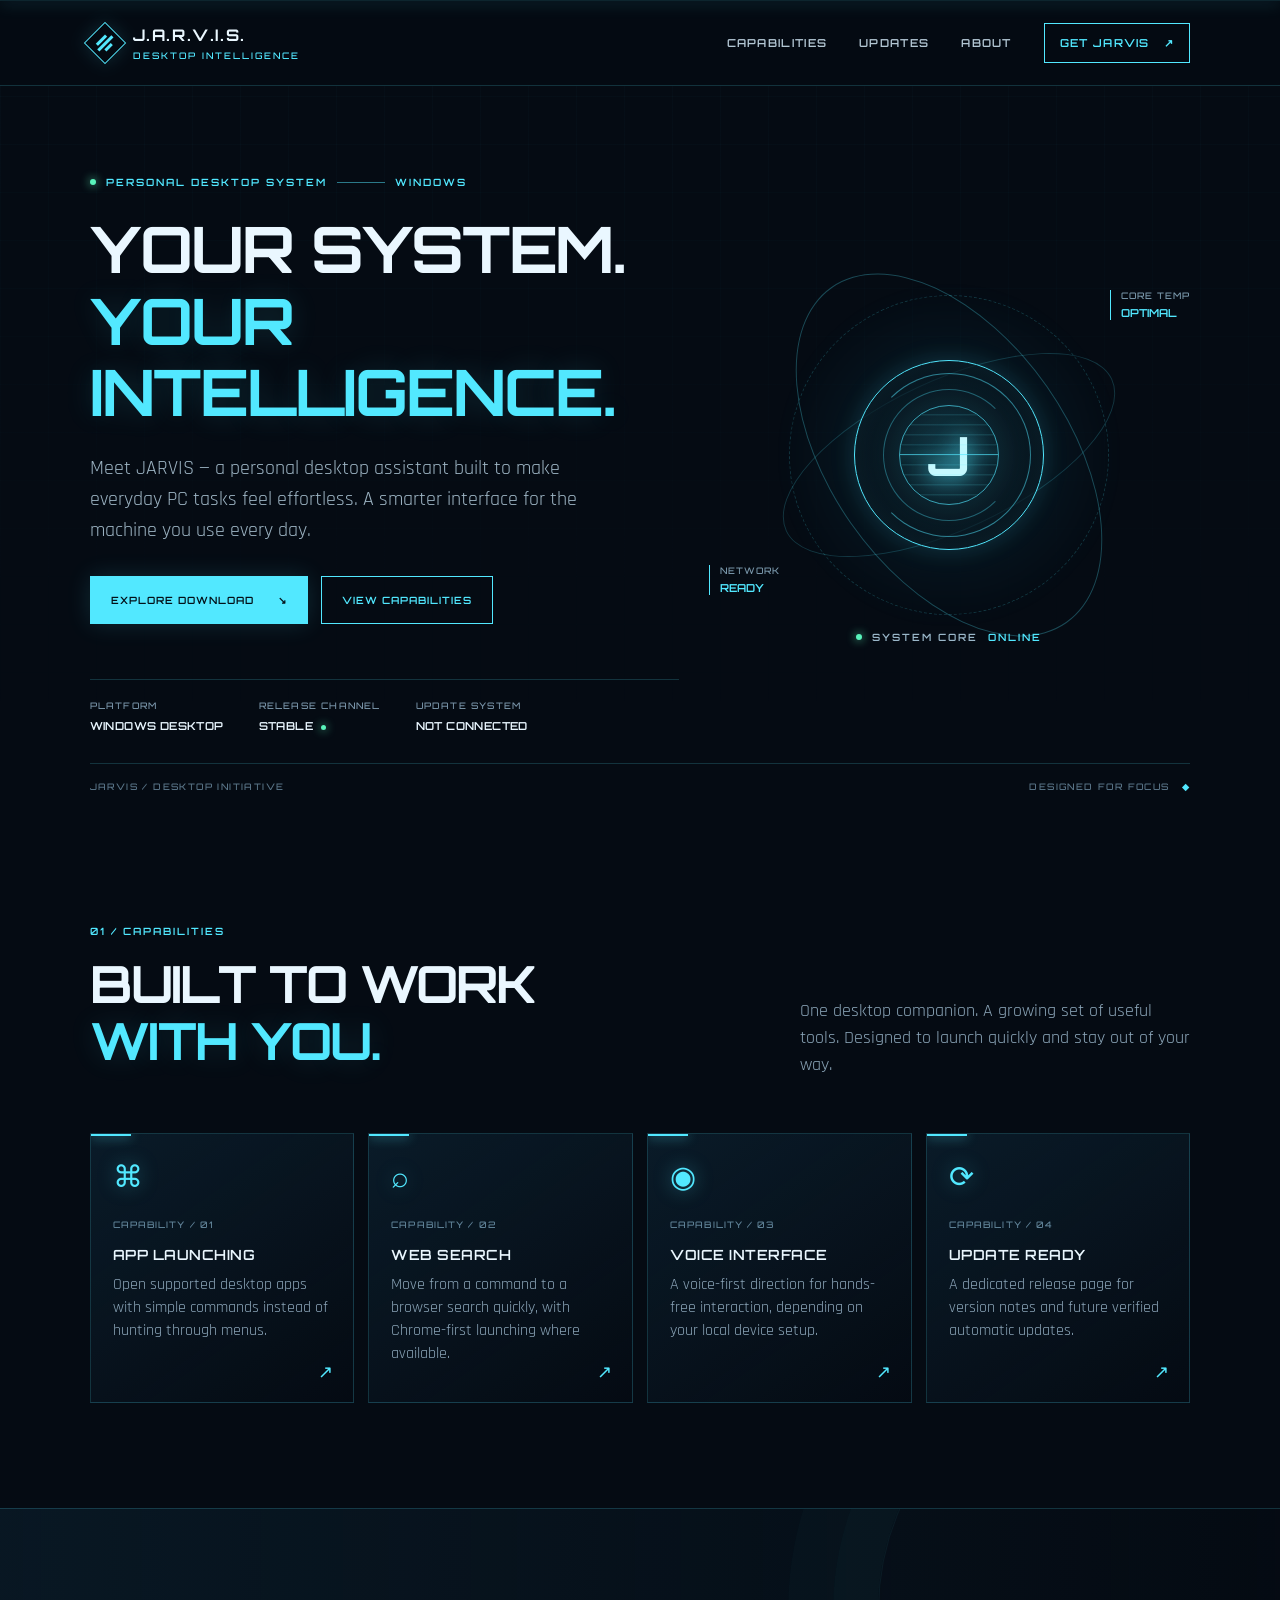
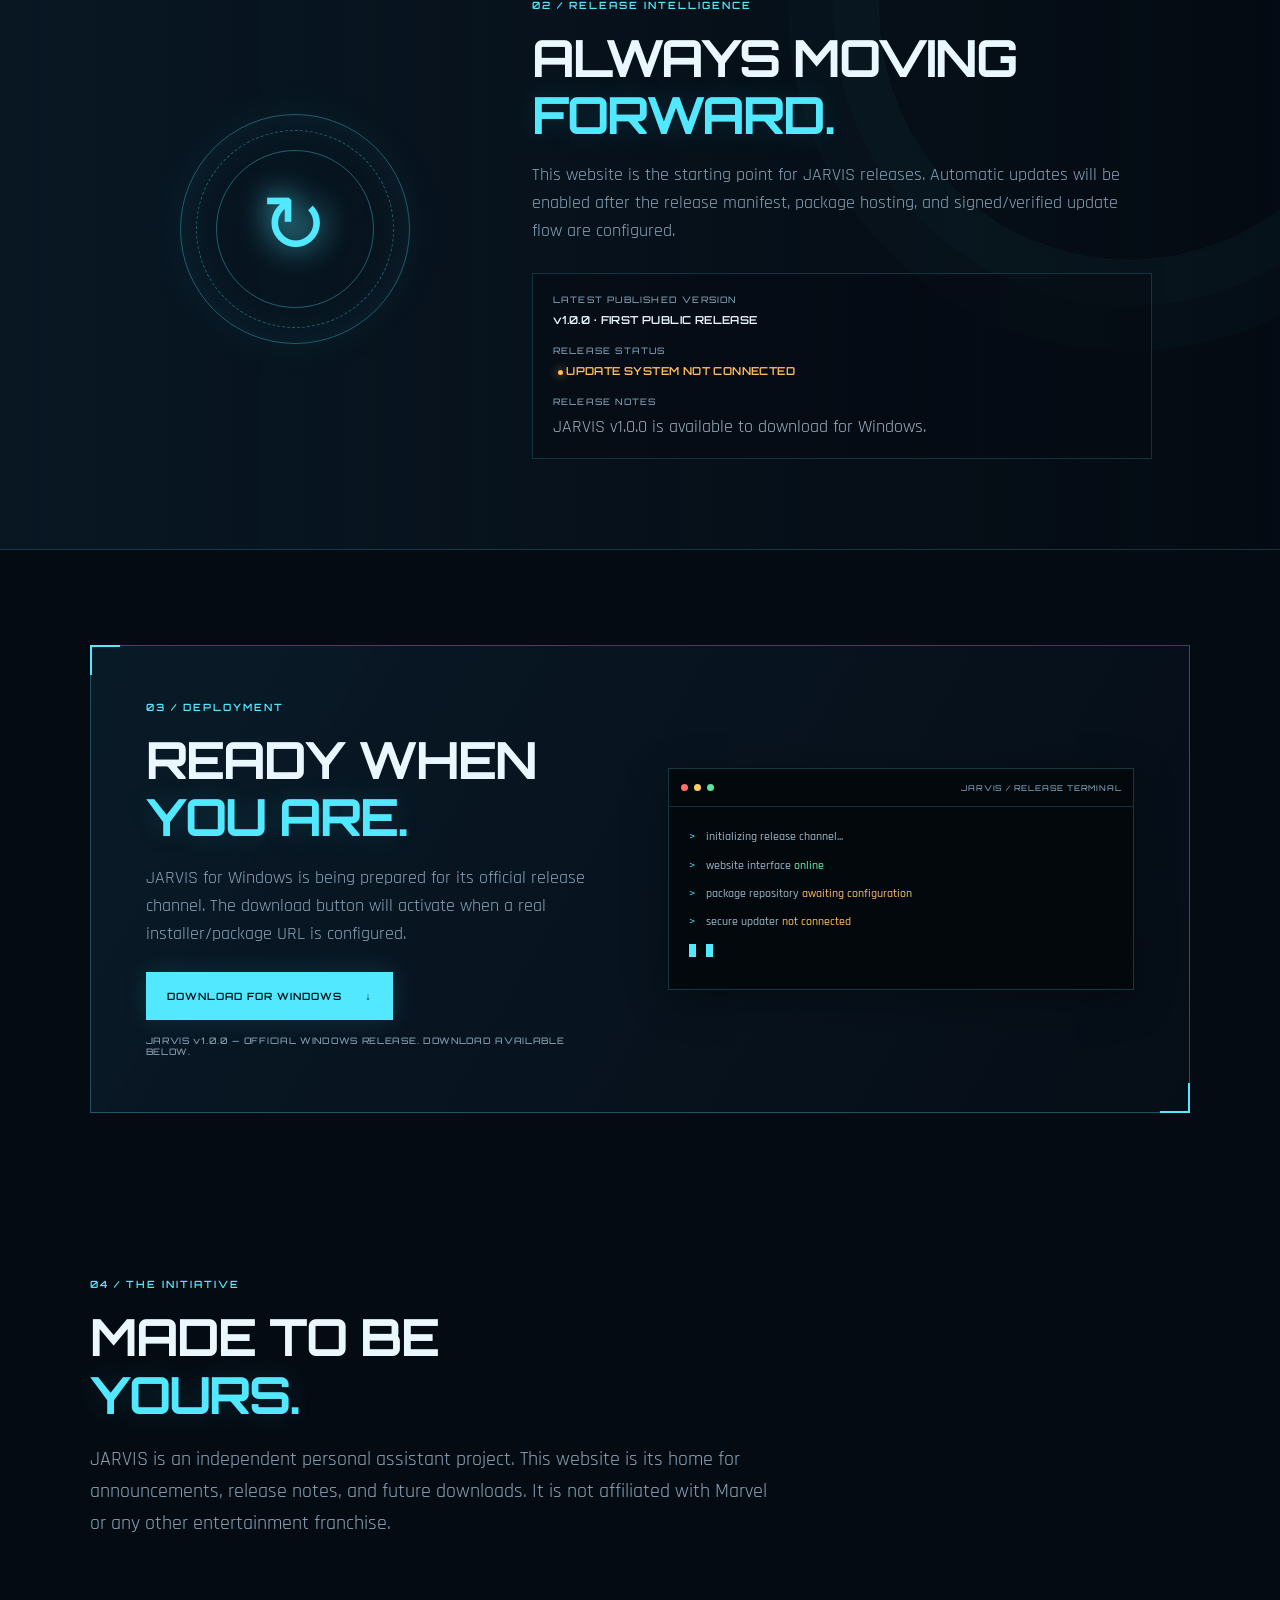
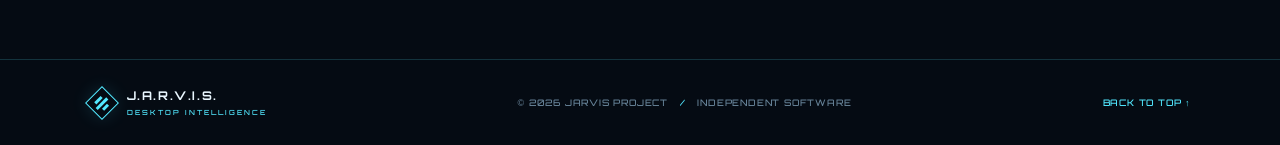
==== commit 5f8971c8: "Update index.html" ====
--- a/index.html
+++ b/index.html
@@ -88,7 +88,7 @@
           <p>JARVIS for Windows is being prepared for its official release channel. The download button will activate when a real installer/package URL is configured.</p>
          
  <a class="button primary" href="https://github.com/Rohitxsaiyaan/jarvis-website/releases/download/v1.0.0/JARVIS-v1.0.0.zip" download>DOWNLOAD FOR WINDOWS <span>↓</span></a>
-          <small class="download-note">NO INSTALLER PUBLISHED YET — THIS IS A WEBSITE PREVIEW.</small>
+         <small class="download-note">JARVIS v1.0.0 — OFFICIAL WINDOWS RELEASE. DOWNLOAD AVAILABLE BELOW.</small>
         </div>
         <div class="terminal">
           <div class="terminal-bar"><span></span><span></span><span></span><b>JARVIS / RELEASE TERMINAL</b></div>
